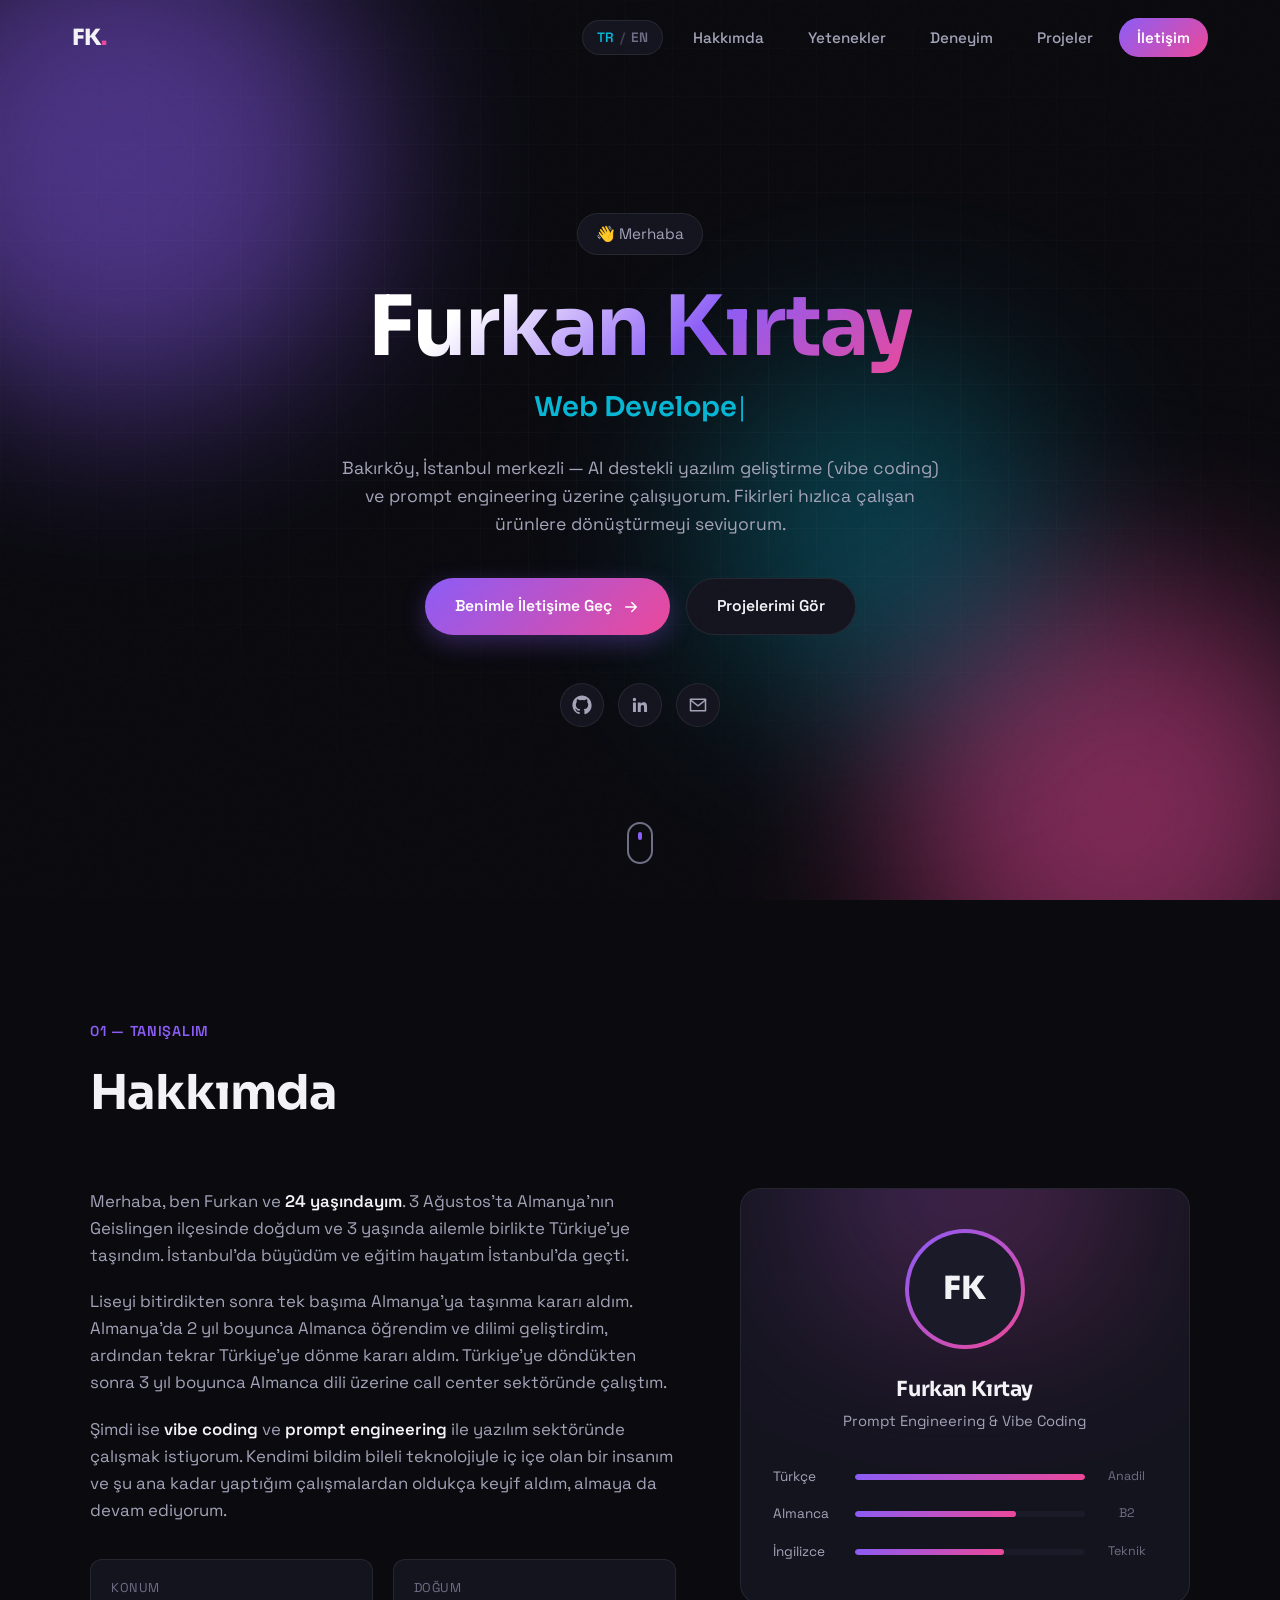
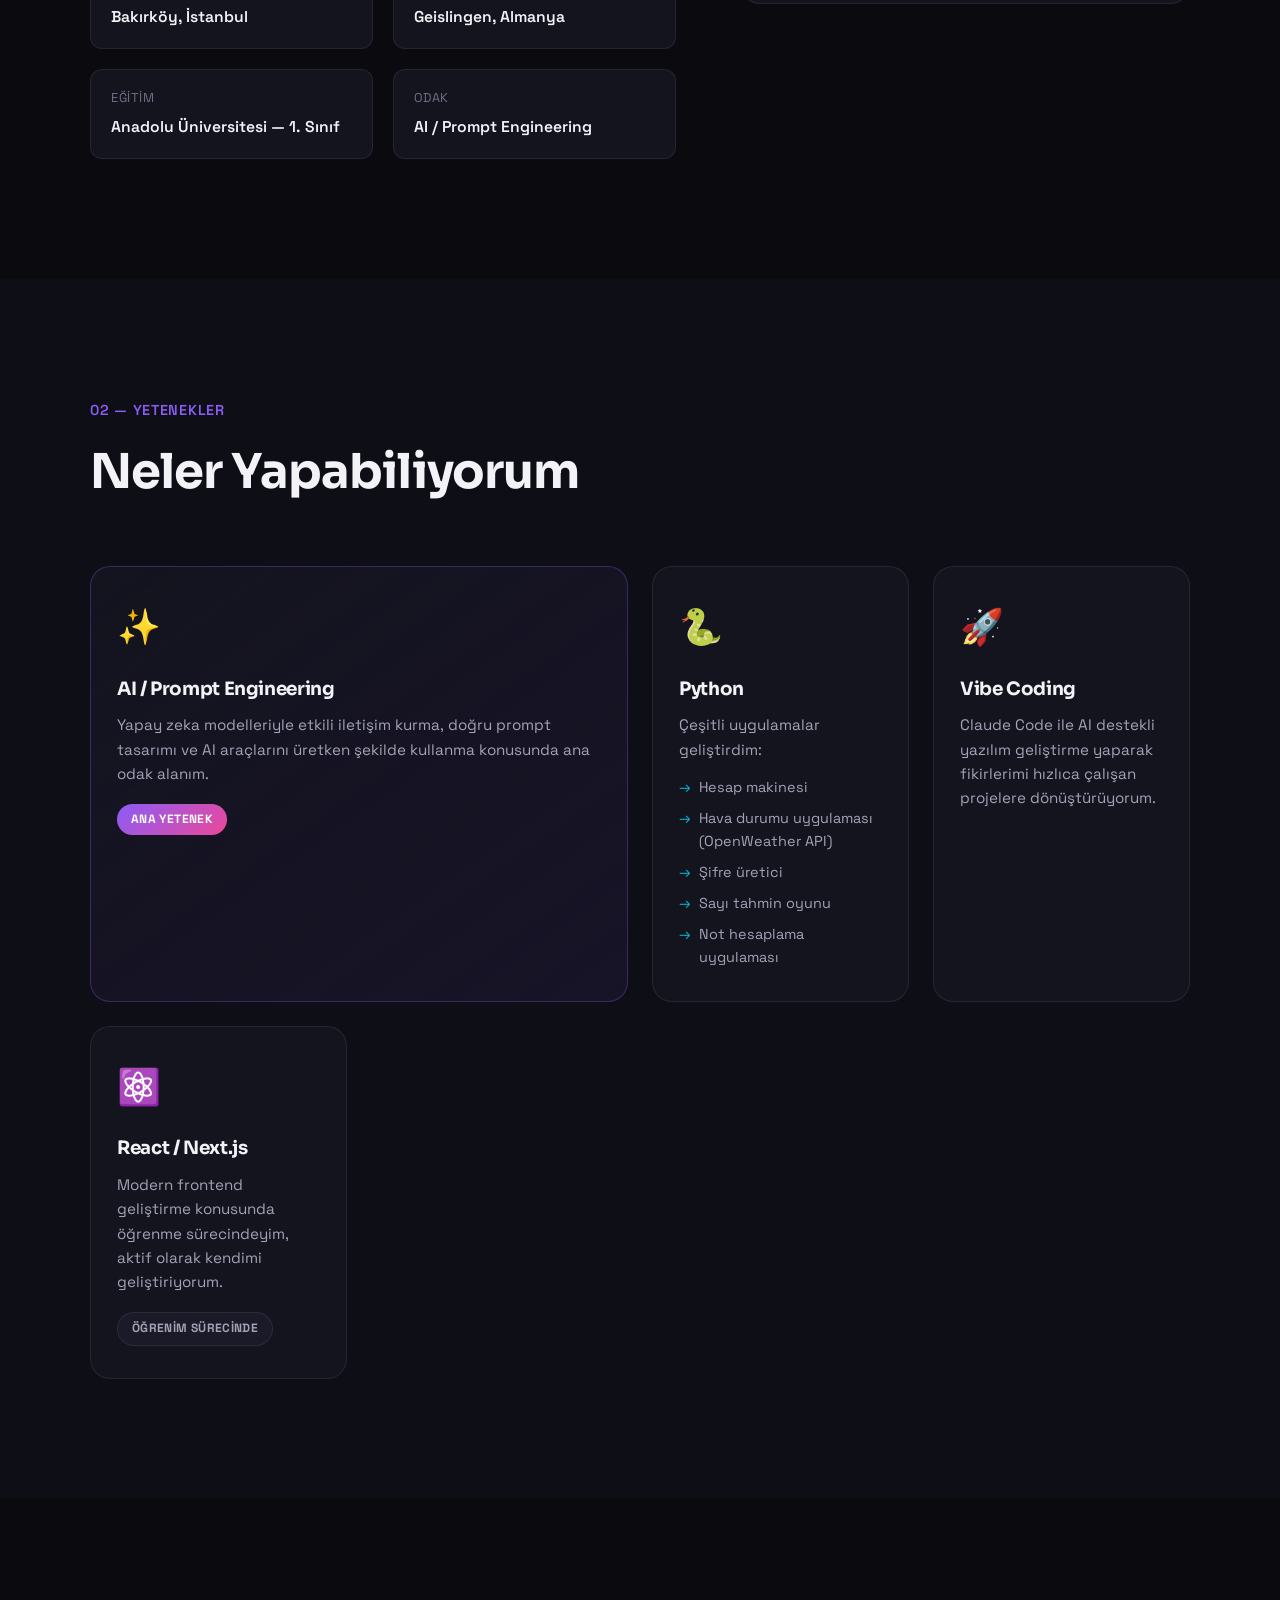
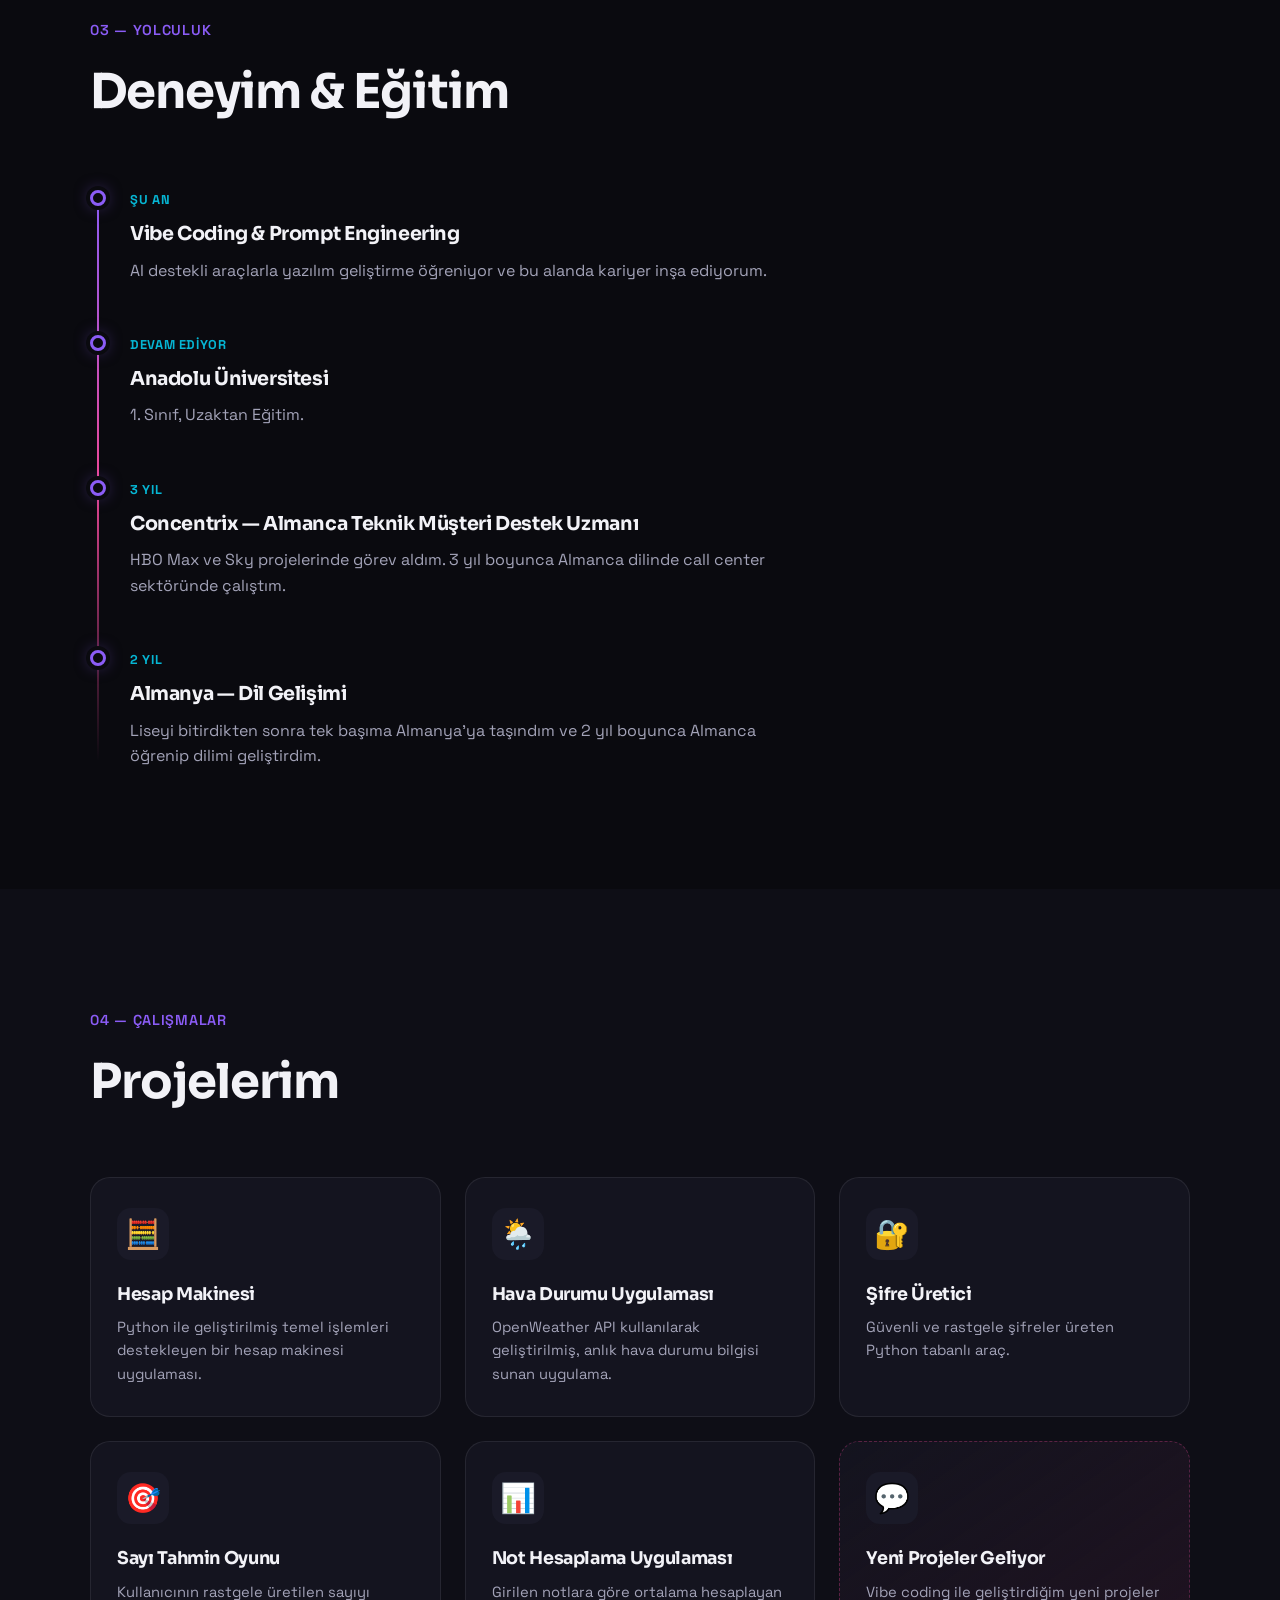
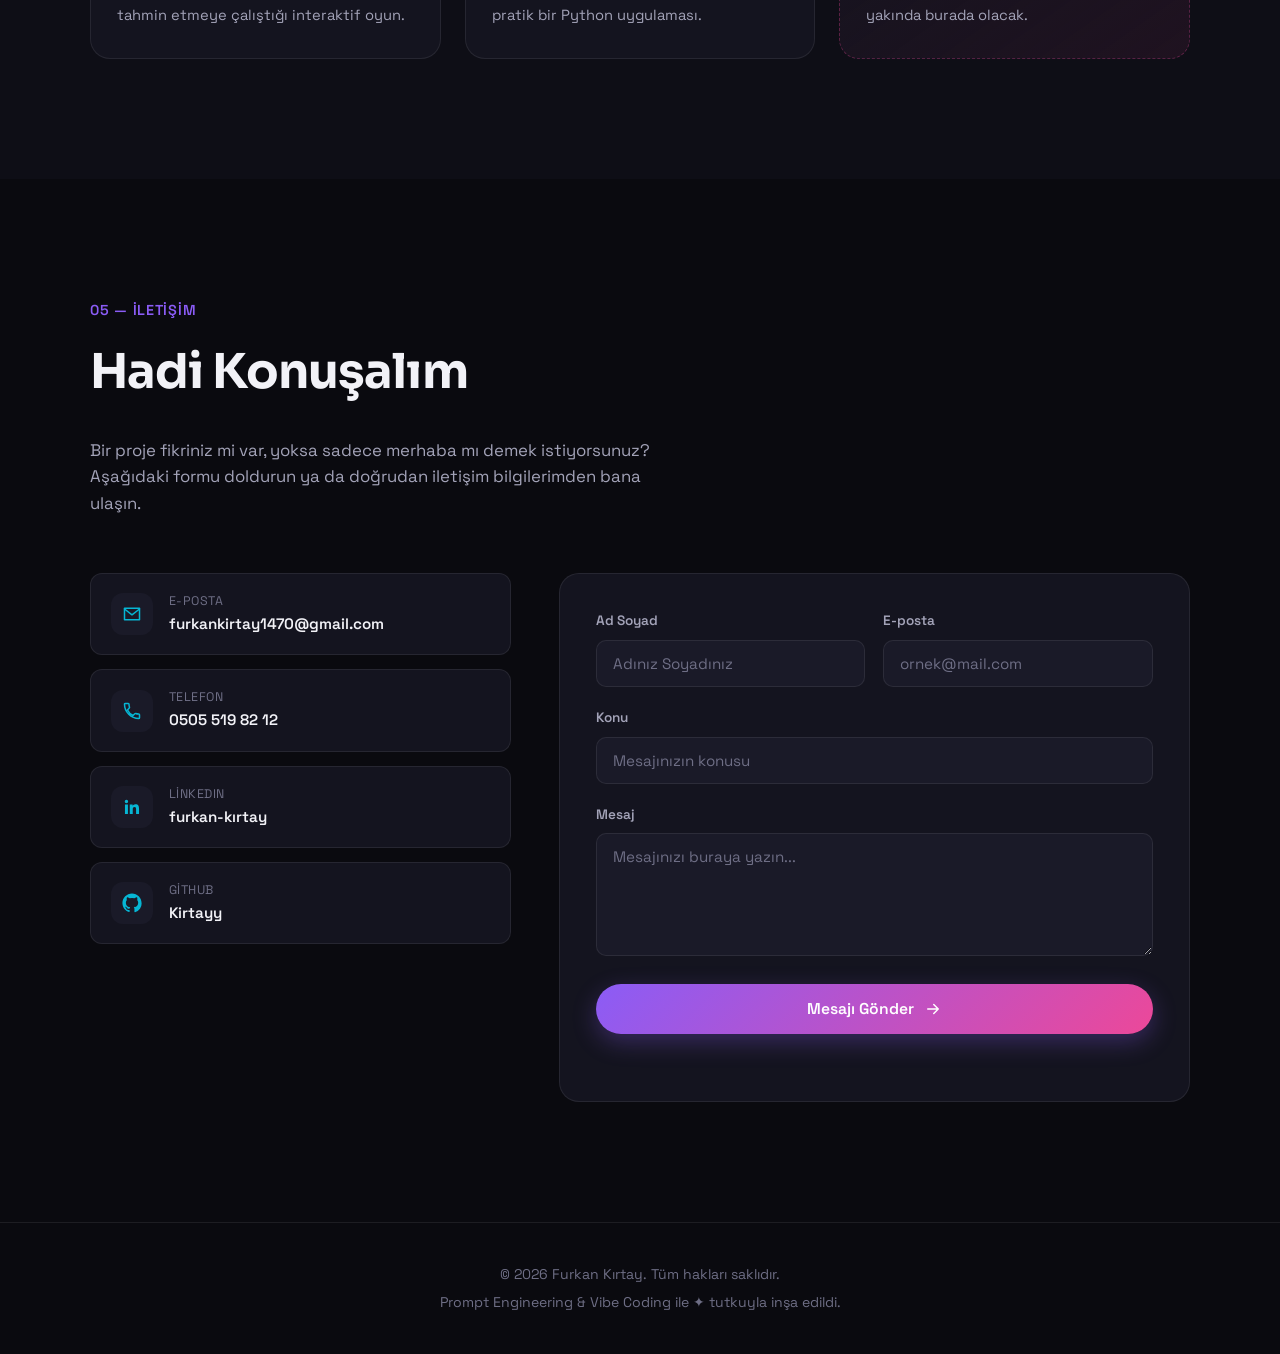
==== index.html @ d0b79b8a "Move portfolio site files back to repo root GitHub Pages serves this repo from the root of main, so " ====
<!DOCTYPE html>
<html lang="tr">
<head>
<meta charset="UTF-8">
<meta name="viewport" content="width=device-width, initial-scale=1.0">
<title>Furkan Kırtay Portfolyo</title>
<meta name="description" content="Furkan Kırtay - Prompt Engineering ve Vibe Coding ile yazılım geliştirme. Python projeleri, AI destekli geliştirme ve daha fazlası.">
<link rel="icon" href="data:image/svg+xml,<svg xmlns=%22http://www.w3.org/2000/svg%22 viewBox=%220 0 100 100%22><text y=%22.9em%22 font-size=%2290%22>💠</text></svg>">
<link rel="preconnect" href="https://fonts.googleapis.com">
<link rel="preconnect" href="https://fonts.gstatic.com" crossorigin>
<link href="https://fonts.googleapis.com/css2?family=Space+Grotesk:wght@400;500;600;700&family=Sora:wght@300;400;500;600;700;800&display=swap" rel="stylesheet">
<link rel="stylesheet" href="style.css">
</head>
<body>

<div class="noise-overlay"></div>

<!-- NAV -->
<nav id="navbar">
  <div class="nav-inner">
    <a href="#hero" class="nav-logo">FK<span class="dot">.</span></a>

    <div class="nav-right">
      <button class="lang-switch" id="langSwitch" aria-label="Dili değiştir / Switch language">
        <span class="lang-option" data-lang="tr">TR</span>
        <span class="lang-sep">/</span>
        <span class="lang-option" data-lang="en">EN</span>
      </button>

      <button class="nav-toggle" id="navToggle" aria-label="Menüyü aç/kapat" aria-expanded="false" aria-controls="navLinks">
        <span></span><span></span><span></span>
      </button>

      <ul class="nav-links" id="navLinks">
        <li><a href="#about" class="nav-link" data-i18n="nav.about">Hakkımda</a></li>
        <li><a href="#skills" class="nav-link" data-i18n="nav.skills">Yetenekler</a></li>
        <li><a href="#experience" class="nav-link" data-i18n="nav.experience">Deneyim</a></li>
        <li><a href="#projects" class="nav-link" data-i18n="nav.projects">Projeler</a></li>
        <li><a href="#contact" class="nav-link nav-cta" data-i18n="nav.contact">İletişim</a></li>
      </ul>
    </div>
  </div>
</nav>

<!-- HERO -->
<header id="hero">
  <div class="hero-bg">
    <div class="blob blob-1"></div>
    <div class="blob blob-2"></div>
    <div class="blob blob-3"></div>
    <div class="grid-overlay"></div>
  </div>

  <div class="hero-content">
    <p class="hero-eyebrow reveal" data-i18n="hero.eyebrow">👋 Merhaba</p>
    <h1 class="hero-title reveal">
      <span class="hero-name">Furkan Kırtay</span>
    </h1>
    <div class="hero-role reveal">
      <span class="typewriter" id="typewriter"></span><span class="cursor-blink">|</span>
    </div>
    <p class="hero-desc reveal" data-i18n="hero.desc">
      Bakırköy, İstanbul merkezli — AI destekli yazılım geliştirme (vibe coding) ve
      prompt engineering üzerine çalışıyorum. Fikirleri hızlıca çalışan ürünlere dönüştürmeyi seviyorum.
    </p>
    <div class="hero-actions reveal">
      <a href="#contact" class="btn btn-primary">
        <span data-i18n="hero.btnContact">Benimle İletişime Geç</span>
        <svg aria-hidden="true" width="18" height="18" viewBox="0 0 24 24" fill="none"><path d="M5 12h14M13 6l6 6-6 6" stroke="currentColor" stroke-width="2" stroke-linecap="round" stroke-linejoin="round"/></svg>
      </a>
      <a href="#projects" class="btn btn-ghost" data-i18n="hero.btnProjects">Projelerimi Gör</a>
    </div>
    <div class="hero-socials reveal">
      <a href="https://github.com/Kirtayy" target="_blank" rel="noopener noreferrer" aria-label="GitHub">
        <svg aria-hidden="true" width="20" height="20" viewBox="0 0 24 24" fill="currentColor"><path d="M12 .5C5.65.5.5 5.65.5 12c0 5.08 3.29 9.39 7.86 10.91.57.1.78-.25.78-.55 0-.27-.01-1.16-.02-2.11-3.2.7-3.88-1.36-3.88-1.36-.52-1.34-1.28-1.7-1.28-1.7-1.05-.72.08-.7.08-.7 1.16.08 1.77 1.19 1.77 1.19 1.03 1.77 2.7 1.26 3.36.96.1-.75.4-1.26.73-1.55-2.55-.29-5.24-1.28-5.24-5.69 0-1.26.45-2.29 1.19-3.09-.12-.29-.52-1.46.11-3.05 0 0 .97-.31 3.18 1.18a11.1 11.1 0 0 1 5.79 0c2.2-1.49 3.17-1.18 3.17-1.18.64 1.59.24 2.76.12 3.05.74.8 1.18 1.83 1.18 3.09 0 4.42-2.69 5.4-5.25 5.68.41.36.78 1.07.78 2.15 0 1.55-.01 2.8-.01 3.18 0 .3.2.66.79.55A10.52 10.52 0 0 0 23.5 12c0-6.35-5.15-11.5-11.5-11.5Z"/></svg>
      </a>
      <a href="https://www.linkedin.com/in/furkan-k%C4%B1rtay-741a04303/" target="_blank" rel="noopener noreferrer" aria-label="LinkedIn">
        <svg aria-hidden="true" width="20" height="20" viewBox="0 0 24 24" fill="currentColor"><path d="M20.45 20.45h-3.56v-5.57c0-1.33-.02-3.03-1.85-3.03-1.86 0-2.14 1.45-2.14 2.94v5.66H9.34V9h3.41v1.56h.05c.48-.9 1.64-1.85 3.38-1.85 3.6 0 4.27 2.37 4.27 5.46v6.28ZM5.34 7.43a2.07 2.07 0 1 1 0-4.14 2.07 2.07 0 0 1 0 4.14ZM7.12 20.45H3.56V9h3.56v11.45Z"/></svg>
      </a>
      <a href="mailto:furkankirtay1470@gmail.com" aria-label="E-posta">
        <svg aria-hidden="true" width="20" height="20" viewBox="0 0 24 24" fill="none"><path d="M3 5h18v14H3V5Z" stroke="currentColor" stroke-width="1.8" stroke-linejoin="round"/><path d="m3 6 9 7 9-7" stroke="currentColor" stroke-width="1.8" stroke-linecap="round" stroke-linejoin="round"/></svg>
      </a>
    </div>
  </div>

  <a href="#about" class="scroll-indicator" aria-label="Aşağı kaydır">
    <span></span>
  </a>
</header>

<main>

  <!-- ABOUT -->
  <section id="about" class="section">
    <div class="section-inner">
      <p class="section-tag reveal" data-i18n="about.tag">01 — Tanışalım</p>
      <h2 class="section-title reveal" data-i18n="about.title">Hakkımda</h2>

      <div class="about-grid">
        <div class="about-text reveal">
          <p data-i18n="about.p1" data-i18n-html="true">
            Merhaba, ben Furkan ve <strong>24 yaşındayım</strong>. 3 Ağustos'ta Almanya'nın Geislingen
            ilçesinde doğdum ve 3 yaşında ailemle birlikte Türkiye'ye taşındım. İstanbul'da büyüdüm
            ve eğitim hayatım İstanbul'da geçti.
          </p>
          <p data-i18n="about.p2">
            Liseyi bitirdikten sonra tek başıma Almanya'ya taşınma kararı aldım. Almanya'da 2 yıl boyunca
            Almanca öğrendim ve dilimi geliştirdim, ardından tekrar Türkiye'ye dönme kararı aldım.
            Türkiye'ye döndükten sonra 3 yıl boyunca Almanca dili üzerine call center sektöründe çalıştım.
          </p>
          <p data-i18n="about.p3" data-i18n-html="true">
            Şimdi ise <strong>vibe coding</strong> ve <strong>prompt engineering</strong> ile yazılım
            sektöründe çalışmak istiyorum. Kendimi bildim bileli teknolojiyle iç içe olan bir insanım
            ve şu ana kadar yaptığım çalışmalardan oldukça keyif aldım, almaya da devam ediyorum.
          </p>

          <div class="about-facts">
            <div class="fact">
              <span class="fact-label" data-i18n="about.fact.location">Konum</span>
              <span class="fact-value">Bakırköy, İstanbul</span>
            </div>
            <div class="fact">
              <span class="fact-label" data-i18n="about.fact.born">Doğum</span>
              <span class="fact-value" data-i18n="about.fact.born.value">Geislingen, Almanya</span>
            </div>
            <div class="fact">
              <span class="fact-label" data-i18n="about.fact.education">Eğitim</span>
              <span class="fact-value" data-i18n="about.fact.education.value">Anadolu Üniversitesi — 1. Sınıf</span>
            </div>
            <div class="fact">
              <span class="fact-label" data-i18n="about.fact.focus">Odak</span>
              <span class="fact-value">AI / Prompt Engineering</span>
            </div>
          </div>
        </div>

        <div class="about-card reveal">
          <div class="card-glow"></div>
          <div class="avatar-ring">
            <div class="avatar-inner">FK</div>
          </div>
          <h3>Furkan Kırtay</h3>
          <p class="card-role">Prompt Engineering &amp; Vibe Coding</p>
          <div class="lang-bars">
            <div class="lang-row">
              <span data-i18n="about.lang.tr">Türkçe</span>
              <div class="bar"><div class="bar-fill" style="--pct:100%"></div></div>
              <span class="lang-level" data-i18n="about.lang.tr.level">Anadil</span>
            </div>
            <div class="lang-row">
              <span data-i18n="about.lang.de">Almanca</span>
              <div class="bar"><div class="bar-fill" style="--pct:70%"></div></div>
              <span class="lang-level">B2</span>
            </div>
            <div class="lang-row">
              <span data-i18n="about.lang.en">İngilizce</span>
              <div class="bar"><div class="bar-fill" style="--pct:65%"></div></div>
              <span class="lang-level" data-i18n="about.lang.en.level">Teknik</span>
            </div>
          </div>
        </div>
      </div>
    </div>
  </section>

  <!-- SKILLS -->
  <section id="skills" class="section section-alt">
    <div class="section-inner">
      <p class="section-tag reveal" data-i18n="skills.tag">02 — Yetenekler</p>
      <h2 class="section-title reveal" data-i18n="skills.title">Neler Yapabiliyorum</h2>

      <div class="skills-grid">
        <div class="skill-card reveal featured">
          <div class="skill-icon">✨</div>
          <h3>AI / Prompt Engineering</h3>
          <p data-i18n="skills.ai.desc">Yapay zeka modelleriyle etkili iletişim kurma, doğru prompt tasarımı ve AI araçlarını
             üretken şekilde kullanma konusunda ana odak alanım.</p>
          <span class="skill-badge" data-i18n="skills.ai.badge">Ana Yetenek</span>
        </div>

        <div class="skill-card reveal">
          <div class="skill-icon">🐍</div>
          <h3>Python</h3>
          <p data-i18n="skills.python.intro">Çeşitli uygulamalar geliştirdim:</p>
          <ul class="skill-list">
            <li data-i18n="skills.python.li1">Hesap makinesi</li>
            <li data-i18n="skills.python.li2">Hava durumu uygulaması (OpenWeather API)</li>
            <li data-i18n="skills.python.li3">Şifre üretici</li>
            <li data-i18n="skills.python.li4">Sayı tahmin oyunu</li>
            <li data-i18n="skills.python.li5">Not hesaplama uygulaması</li>
          </ul>
        </div>

        <div class="skill-card reveal">
          <div class="skill-icon">🚀</div>
          <h3>Vibe Coding</h3>
          <p data-i18n="skills.vibe.desc">Claude Code ile AI destekli yazılım geliştirme yaparak fikirlerimi hızlıca
             çalışan projelere dönüştürüyorum.</p>
        </div>

        <div class="skill-card reveal">
          <div class="skill-icon">⚛️</div>
          <h3>React / Next.js</h3>
          <p data-i18n="skills.react.desc">Modern frontend geliştirme konusunda öğrenme sürecindeyim, aktif olarak
             kendimi geliştiriyorum.</p>
          <span class="skill-badge skill-badge-alt" data-i18n="skills.react.badge">Öğrenim Sürecinde</span>
        </div>
      </div>
    </div>
  </section>

  <!-- EXPERIENCE -->
  <section id="experience" class="section">
    <div class="section-inner">
      <p class="section-tag reveal" data-i18n="experience.tag">03 — Yolculuk</p>
      <h2 class="section-title reveal" data-i18n="experience.title">Deneyim &amp; Eğitim</h2>

      <div class="timeline">
        <div class="timeline-item reveal">
          <div class="timeline-dot"></div>
          <div class="timeline-content">
            <span class="timeline-date" data-i18n="exp.item1.date">Şu an</span>
            <h3 data-i18n="exp.item1.title">Vibe Coding &amp; Prompt Engineering</h3>
            <p data-i18n="exp.item1.desc">AI destekli araçlarla yazılım geliştirme öğreniyor ve bu alanda kariyer inşa ediyorum.</p>
          </div>
        </div>

        <div class="timeline-item reveal">
          <div class="timeline-dot"></div>
          <div class="timeline-content">
            <span class="timeline-date" data-i18n="exp.item2.date">Devam ediyor</span>
            <h3>Anadolu Üniversitesi</h3>
            <p data-i18n="exp.item2.desc">1. Sınıf, Uzaktan Eğitim.</p>
          </div>
        </div>

        <div class="timeline-item reveal">
          <div class="timeline-dot"></div>
          <div class="timeline-content">
            <span class="timeline-date" data-i18n="exp.item3.date">3 Yıl</span>
            <h3 data-i18n="exp.item3.title">Concentrix — Almanca Teknik Müşteri Destek Uzmanı</h3>
            <p data-i18n="exp.item3.desc">HBO Max ve Sky projelerinde görev aldım. 3 yıl boyunca Almanca dilinde call center
               sektöründe çalıştım.</p>
          </div>
        </div>

        <div class="timeline-item reveal">
          <div class="timeline-dot"></div>
          <div class="timeline-content">
            <span class="timeline-date" data-i18n="exp.item4.date">2 Yıl</span>
            <h3 data-i18n="exp.item4.title">Almanya — Dil Gelişimi</h3>
            <p data-i18n="exp.item4.desc">Liseyi bitirdikten sonra tek başıma Almanya'ya taşındım ve 2 yıl boyunca
               Almanca öğrenip dilimi geliştirdim.</p>
          </div>
        </div>
      </div>
    </div>
  </section>

  <!-- PROJECTS -->
  <section id="projects" class="section section-alt">
    <div class="section-inner">
      <p class="section-tag reveal" data-i18n="projects.tag">04 — Çalışmalar</p>
      <h2 class="section-title reveal" data-i18n="projects.title">Projelerim</h2>

      <div class="projects-grid">
        <div class="project-card reveal">
          <div class="project-icon">🧮</div>
          <h3 data-i18n="proj1.title">Hesap Makinesi</h3>
          <p data-i18n="proj1.desc">Python ile geliştirilmiş temel işlemleri destekleyen bir hesap makinesi uygulaması.</p>
        </div>
        <div class="project-card reveal">
          <div class="project-icon">🌦️</div>
          <h3 data-i18n="proj2.title">Hava Durumu Uygulaması</h3>
          <p data-i18n="proj2.desc">OpenWeather API kullanılarak geliştirilmiş, anlık hava durumu bilgisi sunan uygulama.</p>
        </div>
        <div class="project-card reveal">
          <div class="project-icon">🔐</div>
          <h3 data-i18n="proj3.title">Şifre Üretici</h3>
          <p data-i18n="proj3.desc">Güvenli ve rastgele şifreler üreten Python tabanlı araç.</p>
        </div>
        <div class="project-card reveal">
          <div class="project-icon">🎯</div>
          <h3 data-i18n="proj4.title">Sayı Tahmin Oyunu</h3>
          <p data-i18n="proj4.desc">Kullanıcının rastgele üretilen sayıyı tahmin etmeye çalıştığı interaktif oyun.</p>
        </div>
        <div class="project-card reveal">
          <div class="project-icon">📊</div>
          <h3 data-i18n="proj5.title">Not Hesaplama Uygulaması</h3>
          <p data-i18n="proj5.desc">Girilen notlara göre ortalama hesaplayan pratik bir Python uygulaması.</p>
        </div>
        <div class="project-card reveal project-card-cta">
          <div class="project-icon">💬</div>
          <h3 data-i18n="proj6.title">Yeni Projeler Geliyor</h3>
          <p data-i18n="proj6.desc">Vibe coding ile geliştirdiğim yeni projeler yakında burada olacak.</p>
        </div>
      </div>
    </div>
  </section>

  <!-- CONTACT -->
  <section id="contact" class="section">
    <div class="section-inner">
      <p class="section-tag reveal" data-i18n="contact.tag">05 — İletişim</p>
      <h2 class="section-title reveal" data-i18n="contact.title">Hadi Konuşalım</h2>
      <p class="contact-lead reveal" data-i18n="contact.lead">
        Bir proje fikriniz mi var, yoksa sadece merhaba mı demek istiyorsunuz? Aşağıdaki formu
        doldurun ya da doğrudan iletişim bilgilerimden bana ulaşın.
      </p>

      <div class="contact-grid">
        <div class="contact-info reveal">
          <a class="contact-item" href="mailto:furkankirtay1470@gmail.com">
            <div class="contact-item-icon">
              <svg aria-hidden="true" width="20" height="20" viewBox="0 0 24 24" fill="none"><path d="M3 5h18v14H3V5Z" stroke="currentColor" stroke-width="1.8" stroke-linejoin="round"/><path d="m3 6 9 7 9-7" stroke="currentColor" stroke-width="1.8" stroke-linecap="round" stroke-linejoin="round"/></svg>
            </div>
            <div>
              <span class="contact-item-label" data-i18n="contact.item.email">E-posta</span>
              <span class="contact-item-value">furkankirtay1470@gmail.com</span>
            </div>
          </a>
          <a class="contact-item" href="tel:+905055198212">
            <div class="contact-item-icon">
              <svg aria-hidden="true" width="20" height="20" viewBox="0 0 24 24" fill="none"><path d="M6.6 10.8c1.4 2.8 3.8 5.2 6.6 6.6l2.2-2.2c.3-.3.7-.4 1-.2 1.1.4 2.3.6 3.6.6.6 0 1 .4 1 1V20c0 .6-.4 1-1 1C10.9 21 3 13.1 3 3.9c0-.6.4-1 1-1h3.4c.6 0 1 .4 1 1 0 1.2.2 2.4.6 3.6.1.3 0 .7-.3 1L6.6 10.8Z" stroke="currentColor" stroke-width="1.8" stroke-linejoin="round"/></svg>
            </div>
            <div>
              <span class="contact-item-label" data-i18n="contact.item.phone">Telefon</span>
              <span class="contact-item-value">0505 519 82 12</span>
            </div>
          </a>
          <a class="contact-item" href="https://www.linkedin.com/in/furkan-k%C4%B1rtay-741a04303/" target="_blank" rel="noopener noreferrer">
            <div class="contact-item-icon">
              <svg aria-hidden="true" width="20" height="20" viewBox="0 0 24 24" fill="currentColor"><path d="M20.45 20.45h-3.56v-5.57c0-1.33-.02-3.03-1.85-3.03-1.86 0-2.14 1.45-2.14 2.94v5.66H9.34V9h3.41v1.56h.05c.48-.9 1.64-1.85 3.38-1.85 3.6 0 4.27 2.37 4.27 5.46v6.28ZM5.34 7.43a2.07 2.07 0 1 1 0-4.14 2.07 2.07 0 0 1 0 4.14ZM7.12 20.45H3.56V9h3.56v11.45Z"/></svg>
            </div>
            <div>
              <span class="contact-item-label">LinkedIn</span>
              <span class="contact-item-value">furkan-kırtay</span>
            </div>
          </a>
          <a class="contact-item" href="https://github.com/Kirtayy" target="_blank" rel="noopener noreferrer">
            <div class="contact-item-icon">
              <svg aria-hidden="true" width="20" height="20" viewBox="0 0 24 24" fill="currentColor"><path d="M12 .5C5.65.5.5 5.65.5 12c0 5.08 3.29 9.39 7.86 10.91.57.1.78-.25.78-.55 0-.27-.01-1.16-.02-2.11-3.2.7-3.88-1.36-3.88-1.36-.52-1.34-1.28-1.7-1.28-1.7-1.05-.72.08-.7.08-.7 1.16.08 1.77 1.19 1.77 1.19 1.03 1.77 2.7 1.26 3.36.96.1-.75.4-1.26.73-1.55-2.55-.29-5.24-1.28-5.24-5.69 0-1.26.45-2.29 1.19-3.09-.12-.29-.52-1.46.11-3.05 0 0 .97-.31 3.18 1.18a11.1 11.1 0 0 1 5.79 0c2.2-1.49 3.17-1.18 3.17-1.18.64 1.59.24 2.76.12 3.05.74.8 1.18 1.83 1.18 3.09 0 4.42-2.69 5.4-5.25 5.68.41.36.78 1.07.78 2.15 0 1.55-.01 2.8-.01 3.18 0 .3.2.66.79.55A10.52 10.52 0 0 0 23.5 12c0-6.35-5.15-11.5-11.5-11.5Z"/></svg>
            </div>
            <div>
              <span class="contact-item-label">GitHub</span>
              <span class="contact-item-value">Kirtayy</span>
            </div>
          </a>
        </div>

        <form class="contact-form reveal" id="contactForm" action="https://formspree.io/f/yourFormId" method="POST">
          <div class="form-row">
            <div class="form-group">
              <label for="name" data-i18n="form.name.label">Ad Soyad</label>
              <input type="text" id="name" name="name" required data-i18n-placeholder="form.name.placeholder" placeholder="Adınız Soyadınız">
            </div>
            <div class="form-group">
              <label for="email" data-i18n="form.email.label">E-posta</label>
              <input type="email" id="email" name="email" required placeholder="ornek@mail.com">
            </div>
          </div>
          <div class="form-group">
            <label for="subject" data-i18n="form.subject.label">Konu</label>
            <input type="text" id="subject" name="subject" required data-i18n-placeholder="form.subject.placeholder" placeholder="Mesajınızın konusu">
          </div>
          <div class="form-group">
            <label for="message" data-i18n="form.message.label">Mesaj</label>
            <textarea id="message" name="message" rows="5" required data-i18n-placeholder="form.message.placeholder" placeholder="Mesajınızı buraya yazın..."></textarea>
          </div>
          <button type="submit" class="btn btn-primary btn-full">
            <span id="submitText" data-i18n="form.submit">Mesajı Gönder</span>
            <svg aria-hidden="true" width="18" height="18" viewBox="0 0 24 24" fill="none"><path d="M5 12h14M13 6l6 6-6 6" stroke="currentColor" stroke-width="2" stroke-linecap="round" stroke-linejoin="round"/></svg>
          </button>
          <p class="form-note" id="formNote" aria-live="polite"></p>
        </form>
      </div>
    </div>
  </section>

</main>

<footer>
  <div class="footer-inner">
    <p><span>©</span> <span id="year"></span> Furkan Kırtay. <span data-i18n="footer.rights">Tüm hakları saklıdır.</span></p>
    <p class="footer-made" data-i18n="footer.made">Prompt Engineering &amp; Vibe Coding ile ✦ tutkuyla inşa edildi.</p>
  </div>
</footer>

<script src="script.js"></script>
</body>
</html>
---- style.css ----
/* ========== ROOT / RESET ========== */
:root {
  --bg: #0a0a0f;
  --bg-alt: #0e0e16;
  --surface: #14141f;
  --surface-2: #1a1a28;
  --border: rgba(255,255,255,0.08);
  --text: #f2f2f7;
  --text-dim: #a3a3b8;
  --text-dimmer: #6e6e85;
  --accent: #8b5cf6;
  --accent-2: #ec4899;
  --accent-3: #06b6d4;
  --gradient: linear-gradient(135deg, var(--accent) 0%, var(--accent-2) 100%);
  --gradient-2: linear-gradient(135deg, var(--accent-3) 0%, var(--accent) 100%);
  --font-display: 'Sora', sans-serif;
  --font-body: 'Space Grotesk', sans-serif;
  --radius: 20px;
  --radius-sm: 12px;
  --shadow-glow: 0 0 60px rgba(139, 92, 246, 0.15);
}

* { margin: 0; padding: 0; box-sizing: border-box; }

html { scroll-behavior: smooth; }

body {
  background: var(--bg);
  color: var(--text);
  font-family: var(--font-body);
  overflow-x: hidden;
  line-height: 1.6;
  -webkit-font-smoothing: antialiased;
}

h1, h2, h3, h4 { font-family: var(--font-display); font-weight: 700; letter-spacing: -0.02em; }

a { text-decoration: none; color: inherit; }
ul { list-style: none; }
button { font-family: inherit; cursor: pointer; border: none; background: none; }
img { max-width: 100%; display: block; }

::selection { background: var(--accent); color: #fff; }

/* scrollbar */
::-webkit-scrollbar { width: 10px; }
::-webkit-scrollbar-track { background: var(--bg); }
::-webkit-scrollbar-thumb { background: var(--surface-2); border-radius: 10px; }
::-webkit-scrollbar-thumb:hover { background: var(--accent); }

/* noise overlay */
.noise-overlay {
  position: fixed; inset: 0; pointer-events: none; z-index: 9999;
  opacity: 0.025; mix-blend-mode: overlay;
  background-image: url("data:image/svg+xml,%3Csvg viewBox='0 0 200 200' xmlns='http://www.w3.org/2000/svg'%3E%3Cfilter id='n'%3E%3CfeTurbulence type='fractalNoise' baseFrequency='0.9' numOctaves='2' stitchTiles='stitch'/%3E%3C/filter%3E%3Crect width='100%25' height='100%25' filter='url(%23n)'/%3E%3C/svg%3E");
}

/* ========== REVEAL ANIMATION ========== */
.reveal {
  opacity: 0;
  transform: translateY(30px);
  transition: opacity 0.8s cubic-bezier(0.16, 1, 0.3, 1), transform 0.8s cubic-bezier(0.16, 1, 0.3, 1);
}
.reveal.in-view { opacity: 1; transform: translateY(0); }

/* ========== NAVBAR ========== */
#navbar {
  position: fixed; top: 0; left: 0; right: 0; z-index: 1000;
  padding: 20px 0;
  transition: all 0.3s ease;
}
#navbar.scrolled {
  background: rgba(10, 10, 15, 0.75);
  backdrop-filter: blur(16px) saturate(150%);
  -webkit-backdrop-filter: blur(16px) saturate(150%);
  border-bottom: 1px solid var(--border);
  padding: 14px 0;
}
.nav-inner {
  max-width: 1200px; margin: 0 auto; padding: 0 32px;
  display: flex; align-items: center; justify-content: space-between;
}
.nav-logo {
  font-family: var(--font-display); font-weight: 800; font-size: 1.4rem;
  letter-spacing: -0.03em;
}
.nav-logo .dot { color: var(--accent-2); }
.nav-right { display: flex; align-items: center; gap: 12px; }

.lang-switch {
  display: flex; align-items: center; gap: 6px;
  padding: 8px 14px; border-radius: 100px;
  background: var(--surface); border: 1px solid var(--border);
  font-size: 0.85rem; font-weight: 600; color: var(--text-dimmer);
  transition: all 0.25s ease;
}
.lang-switch:hover { border-color: rgba(139,92,246,0.4); }
.lang-switch .lang-sep { color: var(--text-dimmer); opacity: 0.5; }
.lang-switch .lang-option { transition: color 0.25s ease; }
.lang-switch .lang-option.active { color: var(--text); }
.lang-switch.lang-en .lang-option[data-lang="en"] { color: var(--accent-3); }
.lang-switch.lang-tr .lang-option[data-lang="tr"] { color: var(--accent-3); }

.nav-links { display: flex; align-items: center; gap: 8px; }
.nav-link {
  padding: 10px 18px; border-radius: 100px; font-size: 0.95rem; font-weight: 500;
  color: var(--text-dim); transition: all 0.25s ease; position: relative;
}
.nav-link:hover { color: var(--text); background: rgba(255,255,255,0.05); }
.nav-link.active { color: var(--text); background: rgba(255,255,255,0.06); }
.nav-cta {
  background: var(--gradient); color: #fff !important; font-weight: 600;
}
.nav-cta:hover { background: var(--gradient); opacity: 0.9; transform: translateY(-1px); box-shadow: 0 8px 20px rgba(139,92,246,0.35); }

.nav-toggle {
  display: none; flex-direction: column; gap: 5px; padding: 8px; z-index: 1001;
}
.nav-toggle span {
  width: 24px; height: 2px; background: var(--text); border-radius: 2px; transition: all 0.3s ease;
}
.nav-toggle.active span:nth-child(1) { transform: translateY(7px) rotate(45deg); }
.nav-toggle.active span:nth-child(2) { opacity: 0; }
.nav-toggle.active span:nth-child(3) { transform: translateY(-7px) rotate(-45deg); }

/* ========== HERO ========== */
#hero {
  position: relative; min-height: 100vh; display: flex; align-items: center; justify-content: center;
  padding: 120px 32px 80px; overflow: hidden;
}
.hero-bg { position: absolute; inset: 0; z-index: 0; }
.blob {
  position: absolute; border-radius: 50%; filter: blur(90px); opacity: 0.5;
  animation: float 18s ease-in-out infinite;
}
.blob-1 { width: 500px; height: 500px; background: var(--accent); top: -10%; left: -10%; }
.blob-2 { width: 450px; height: 450px; background: var(--accent-2); bottom: -15%; right: -5%; animation-delay: -6s; }
.blob-3 { width: 350px; height: 350px; background: var(--accent-3); top: 40%; left: 55%; animation-delay: -12s; opacity: 0.3; }

@keyframes float {
  0%, 100% { transform: translate(0, 0) scale(1); }
  33% { transform: translate(40px, -30px) scale(1.08); }
  66% { transform: translate(-30px, 40px) scale(0.95); }
}

.grid-overlay {
  position: absolute; inset: 0;
  background-image:
    linear-gradient(rgba(255,255,255,0.025) 1px, transparent 1px),
    linear-gradient(90deg, rgba(255,255,255,0.025) 1px, transparent 1px);
  background-size: 48px 48px;
  mask-image: radial-gradient(ellipse 80% 60% at 50% 40%, black 20%, transparent 100%);
}

.hero-content {
  position: relative; z-index: 2; max-width: 780px; text-align: center;
}
.hero-eyebrow {
  display: inline-block; font-size: 0.95rem; color: var(--text-dim);
  background: var(--surface); border: 1px solid var(--border);
  padding: 8px 18px; border-radius: 100px; margin-bottom: 28px;
}
.hero-title { font-size: clamp(2.8rem, 7vw, 5.2rem); line-height: 1.05; margin-bottom: 16px; }
.hero-name {
  background: linear-gradient(135deg, #fff 20%, var(--accent) 60%, var(--accent-2) 100%);
  -webkit-background-clip: text; background-clip: text; color: transparent;
}
.hero-role {
  font-family: var(--font-display); font-size: clamp(1.2rem, 3vw, 1.7rem);
  font-weight: 500; color: var(--text-dim); margin-bottom: 24px; min-height: 2.2rem;
}
.typewriter { color: var(--accent-3); font-weight: 600; }
.cursor-blink { animation: blink 1s step-end infinite; color: var(--accent-3); font-weight: 300; }
@keyframes blink { 50% { opacity: 0; } }

.hero-desc {
  font-size: 1.1rem; color: var(--text-dim); max-width: 600px; margin: 0 auto 40px;
}

.hero-actions { display: flex; gap: 16px; justify-content: center; flex-wrap: wrap; margin-bottom: 48px; }

.btn {
  display: inline-flex; align-items: center; gap: 10px;
  padding: 15px 30px; border-radius: 100px; font-weight: 600; font-size: 0.98rem;
  transition: all 0.3s cubic-bezier(0.16, 1, 0.3, 1);
}
.btn svg { transition: transform 0.3s ease; }
.btn:hover svg { transform: translateX(3px); }
.btn-primary {
  background: var(--gradient); color: #fff;
  box-shadow: 0 8px 24px rgba(139, 92, 246, 0.3);
}
.btn-primary:hover { transform: translateY(-3px); box-shadow: 0 12px 32px rgba(139, 92, 246, 0.45); }
.btn-ghost {
  background: var(--surface); color: var(--text); border: 1px solid var(--border);
}
.btn-ghost:hover { background: var(--surface-2); border-color: rgba(255,255,255,0.18); transform: translateY(-3px); }
.btn-full { width: 100%; justify-content: center; }

.hero-socials { display: flex; gap: 14px; justify-content: center; }
.hero-socials a {
  width: 44px; height: 44px; display: flex; align-items: center; justify-content: center;
  border-radius: 50%; background: var(--surface); border: 1px solid var(--border);
  color: var(--text-dim); transition: all 0.3s ease;
}
.hero-socials a:hover {
  color: #fff; background: var(--gradient); border-color: transparent; transform: translateY(-4px) rotate(6deg);
}

.scroll-indicator {
  position: absolute; bottom: 36px; left: 50%; transform: translateX(-50%);
  width: 26px; height: 42px; border: 2px solid var(--text-dimmer); border-radius: 100px;
  display: flex; align-items: flex-start; justify-content: center; padding-top: 8px; z-index: 2;
}
.scroll-indicator span {
  width: 4px; height: 8px; border-radius: 4px; background: var(--accent);
  animation: scrollDot 2s ease-in-out infinite;
}
@keyframes scrollDot {
  0% { opacity: 1; transform: translateY(0); }
  100% { opacity: 0; transform: translateY(14px); }
}

/* ========== SECTIONS ========== */
.section { padding: 120px 32px; position: relative; }
.section-alt { background: var(--bg-alt); }
.section-inner { max-width: 1100px; margin: 0 auto; }

.section-tag {
  font-size: 0.9rem; font-weight: 600; color: var(--accent);
  letter-spacing: 0.05em; text-transform: uppercase; margin-bottom: 12px;
}
.section-title {
  font-size: clamp(2rem, 4.5vw, 3rem); margin-bottom: 56px;
}

/* ========== ABOUT ========== */
.about-grid { display: grid; grid-template-columns: 1.3fr 1fr; gap: 64px; align-items: start; }
.about-text p { color: var(--text-dim); margin-bottom: 20px; font-size: 1.05rem; }
.about-text strong { color: var(--text); font-weight: 600; }

.about-facts {
  display: grid; grid-template-columns: 1fr 1fr; gap: 20px; margin-top: 36px;
}
.fact {
  background: var(--surface); border: 1px solid var(--border); border-radius: var(--radius-sm);
  padding: 18px 20px;
}
.fact-label { display: block; font-size: 0.8rem; color: var(--text-dimmer); margin-bottom: 6px; text-transform: uppercase; letter-spacing: 0.04em; }
.fact-value { display: block; font-weight: 600; font-size: 0.98rem; }

.about-card {
  position: relative; background: var(--surface); border: 1px solid var(--border);
  border-radius: var(--radius); padding: 40px 32px; text-align: center; overflow: hidden;
}
.card-glow {
  position: absolute; top: -40%; left: 50%; transform: translateX(-50%);
  width: 300px; height: 300px; background: var(--gradient); filter: blur(80px); opacity: 0.25;
}
.avatar-ring {
  position: relative; width: 120px; height: 120px; margin: 0 auto 24px;
  border-radius: 50%; padding: 4px; background: var(--gradient);
}
.avatar-inner {
  width: 100%; height: 100%; border-radius: 50%; background: var(--surface-2);
  display: flex; align-items: center; justify-content: center;
  font-family: var(--font-display); font-size: 2rem; font-weight: 800;
  color: var(--text);
}
.about-card h3 { font-size: 1.3rem; margin-bottom: 4px; position: relative; }
.card-role { color: var(--text-dim); font-size: 0.92rem; margin-bottom: 32px; position: relative; }

.lang-bars { display: flex; flex-direction: column; gap: 16px; position: relative; }
.lang-row { display: grid; grid-template-columns: 70px 1fr 60px; align-items: center; gap: 12px; font-size: 0.85rem; }
.lang-row span:first-child { text-align: left; color: var(--text-dim); }
.lang-level { color: var(--text-dimmer); font-size: 0.78rem; }
.bar { height: 6px; background: var(--surface-2); border-radius: 10px; overflow: hidden; }
.bar-fill {
  height: 100%; width: var(--pct); border-radius: 10px; background: var(--gradient);
  transform: scaleX(0); transform-origin: left; transition: transform 1.2s cubic-bezier(0.16,1,0.3,1);
}
.bar-fill.animate { transform: scaleX(1); }

/* ========== SKILLS ========== */
.skills-grid { display: grid; grid-template-columns: repeat(4, 1fr); gap: 24px; }
.skill-card {
  background: var(--surface); border: 1px solid var(--border); border-radius: var(--radius);
  padding: 32px 26px; transition: all 0.35s cubic-bezier(0.16,1,0.3,1); position: relative; overflow: hidden;
}
.skill-card:hover {
  transform: translateY(-8px); border-color: rgba(139,92,246,0.4);
  box-shadow: var(--shadow-glow);
}
.skill-card.featured {
  grid-column: span 2; grid-row: span 1;
  background: linear-gradient(145deg, var(--surface) 0%, rgba(139,92,246,0.08) 100%);
  border-color: rgba(139,92,246,0.3);
}
.skill-icon { font-size: 2.2rem; margin-bottom: 18px; }
.skill-card h3 { font-size: 1.15rem; margin-bottom: 10px; }
.skill-card p { color: var(--text-dim); font-size: 0.95rem; }
.skill-list { margin-top: 14px; display: flex; flex-direction: column; gap: 8px; }
.skill-list li {
  color: var(--text-dim); font-size: 0.9rem; padding-left: 20px; position: relative;
}
.skill-list li::before {
  content: '→'; position: absolute; left: 0; color: var(--accent-3);
}
.skill-badge {
  display: inline-block; margin-top: 18px; font-size: 0.75rem; font-weight: 700;
  padding: 6px 14px; border-radius: 100px; background: var(--gradient); color: #fff;
  text-transform: uppercase; letter-spacing: 0.03em;
}
.skill-badge-alt { background: var(--surface-2); color: var(--text-dim); border: 1px solid var(--border); }

/* ========== TIMELINE ========== */
.timeline { position: relative; padding-left: 40px; }
.timeline::before {
  content: ''; position: absolute; left: 7px; top: 8px; bottom: 8px; width: 2px;
  background: linear-gradient(var(--accent), var(--accent-2), transparent);
}
.timeline-item { position: relative; padding-bottom: 48px; }
.timeline-item:last-child { padding-bottom: 0; }
.timeline-dot {
  position: absolute; left: -40px; top: 4px; width: 16px; height: 16px; border-radius: 50%;
  background: var(--bg); border: 3px solid var(--accent); box-shadow: 0 0 0 4px var(--bg), 0 0 16px rgba(139,92,246,0.5);
}
.timeline-date {
  display: inline-block; font-size: 0.8rem; font-weight: 700; color: var(--accent-3);
  text-transform: uppercase; letter-spacing: 0.05em; margin-bottom: 8px;
}
.timeline-content h3 { font-size: 1.2rem; margin-bottom: 8px; }
.timeline-content p { color: var(--text-dim); max-width: 640px; }

/* ========== PROJECTS ========== */
.projects-grid { display: grid; grid-template-columns: repeat(3, 1fr); gap: 24px; }
.project-card {
  background: var(--surface); border: 1px solid var(--border); border-radius: var(--radius);
  padding: 30px 26px; transition: all 0.35s cubic-bezier(0.16,1,0.3,1);
}
.project-card:hover {
  transform: translateY(-6px) scale(1.01); border-color: rgba(236,72,153,0.35);
  box-shadow: 0 20px 40px rgba(0,0,0,0.35);
}
.project-icon {
  font-size: 1.8rem; width: 52px; height: 52px; display: flex; align-items: center; justify-content: center;
  background: var(--surface-2); border-radius: 14px; margin-bottom: 20px;
}
.project-card h3 { font-size: 1.1rem; margin-bottom: 8px; }
.project-card p { color: var(--text-dim); font-size: 0.92rem; }
.project-card-cta {
  background: linear-gradient(145deg, var(--surface) 0%, rgba(236,72,153,0.08) 100%);
  border-style: dashed; border-color: rgba(236,72,153,0.3);
}

/* ========== CONTACT ========== */
.contact-lead { color: var(--text-dim); font-size: 1.05rem; max-width: 560px; margin-top: -30px; margin-bottom: 56px; }
.contact-grid { display: grid; grid-template-columns: 0.8fr 1.2fr; gap: 48px; }

.contact-info { display: flex; flex-direction: column; gap: 14px; }
.contact-item {
  display: flex; align-items: center; gap: 16px;
  background: var(--surface); border: 1px solid var(--border); border-radius: var(--radius-sm);
  padding: 18px 20px; transition: all 0.3s ease;
}
.contact-item:hover { border-color: rgba(139,92,246,0.4); transform: translateX(4px); background: var(--surface-2); }
.contact-item-icon {
  width: 42px; height: 42px; flex-shrink: 0; display: flex; align-items: center; justify-content: center;
  background: var(--surface-2); border-radius: 12px; color: var(--accent-3);
}
.contact-item-label { display: block; font-size: 0.78rem; color: var(--text-dimmer); text-transform: uppercase; letter-spacing: 0.04em; }
.contact-item-value { display: block; font-weight: 600; font-size: 0.95rem; word-break: break-word; }

.contact-form {
  background: var(--surface); border: 1px solid var(--border); border-radius: var(--radius);
  padding: 36px;
}
.form-row { display: grid; grid-template-columns: 1fr 1fr; gap: 18px; }
.form-group { margin-bottom: 20px; }
.form-group label {
  display: block; font-size: 0.85rem; font-weight: 600; color: var(--text-dim); margin-bottom: 8px;
}
.form-group input, .form-group textarea {
  width: 100%; background: var(--surface-2); border: 1px solid var(--border); border-radius: 10px;
  padding: 13px 16px; color: var(--text); font-family: var(--font-body); font-size: 0.95rem;
  transition: all 0.25s ease; resize: vertical;
}
.form-group input:focus, .form-group textarea:focus {
  outline: none; border-color: var(--accent); box-shadow: 0 0 0 3px rgba(139,92,246,0.15);
}
.form-group input::placeholder, .form-group textarea::placeholder { color: var(--text-dimmer); }
.form-note { margin-top: 14px; font-size: 0.88rem; text-align: center; min-height: 1.2em; color: var(--text-dim); }
.form-note.success { color: #34d399; }
.form-note.error { color: #f87171; }

/* ========== FOOTER ========== */
footer {
  padding: 40px 32px; border-top: 1px solid var(--border); text-align: center;
  color: var(--text-dimmer); font-size: 0.88rem;
}
.footer-inner { display: flex; flex-direction: column; gap: 6px; }
.footer-made { color: var(--text-dimmer); }

/* ========== RESPONSIVE ========== */
@media (max-width: 900px) {
  .about-grid, .contact-grid { grid-template-columns: 1fr; }
  .skills-grid { grid-template-columns: repeat(2, 1fr); }
  .skill-card.featured { grid-column: span 2; }
  .projects-grid { grid-template-columns: repeat(2, 1fr); }
}

@media (max-width: 720px) {
  .nav-toggle { display: flex; }
  .nav-links {
    position: fixed; top: 0; right: -100%; height: 100vh; width: min(320px, 80vw);
    background: var(--bg-alt); border-left: 1px solid var(--border);
    flex-direction: column; justify-content: center; align-items: stretch; gap: 4px;
    padding: 32px; transition: right 0.4s cubic-bezier(0.16,1,0.3,1); z-index: 1000;
  }
  .nav-links.active { right: 0; }
  .nav-link { text-align: center; padding: 16px; }
  .nav-cta { margin-top: 12px; }

  .section { padding: 80px 20px; }
  .skills-grid, .projects-grid { grid-template-columns: 1fr; }
  .skill-card.featured { grid-column: span 1; }
  .form-row { grid-template-columns: 1fr; }
  .about-facts { grid-template-columns: 1fr; }
  .contact-form { padding: 26px 22px; }
}

@media (prefers-reduced-motion: reduce) {
  * { animation-duration: 0.01ms !important; animation-iteration-count: 1 !important; transition-duration: 0.01ms !important; scroll-behavior: auto !important; }
}
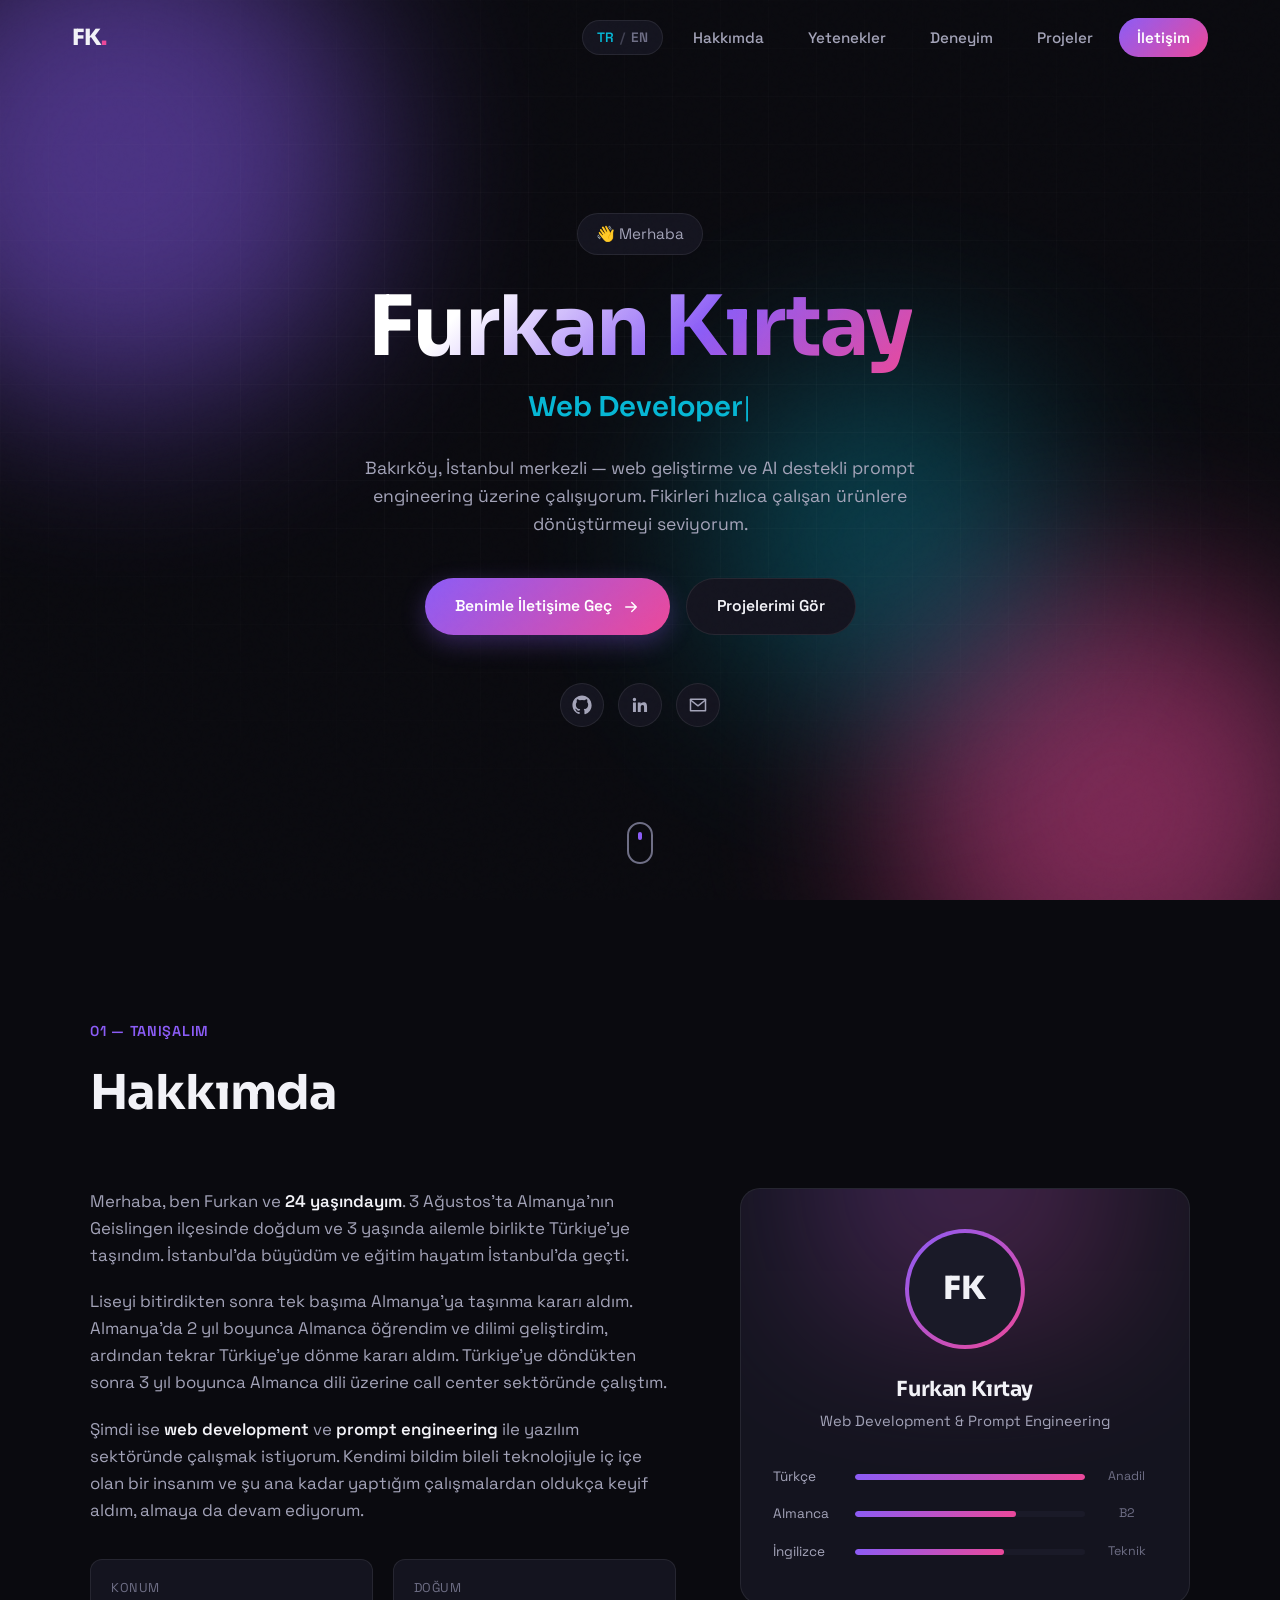
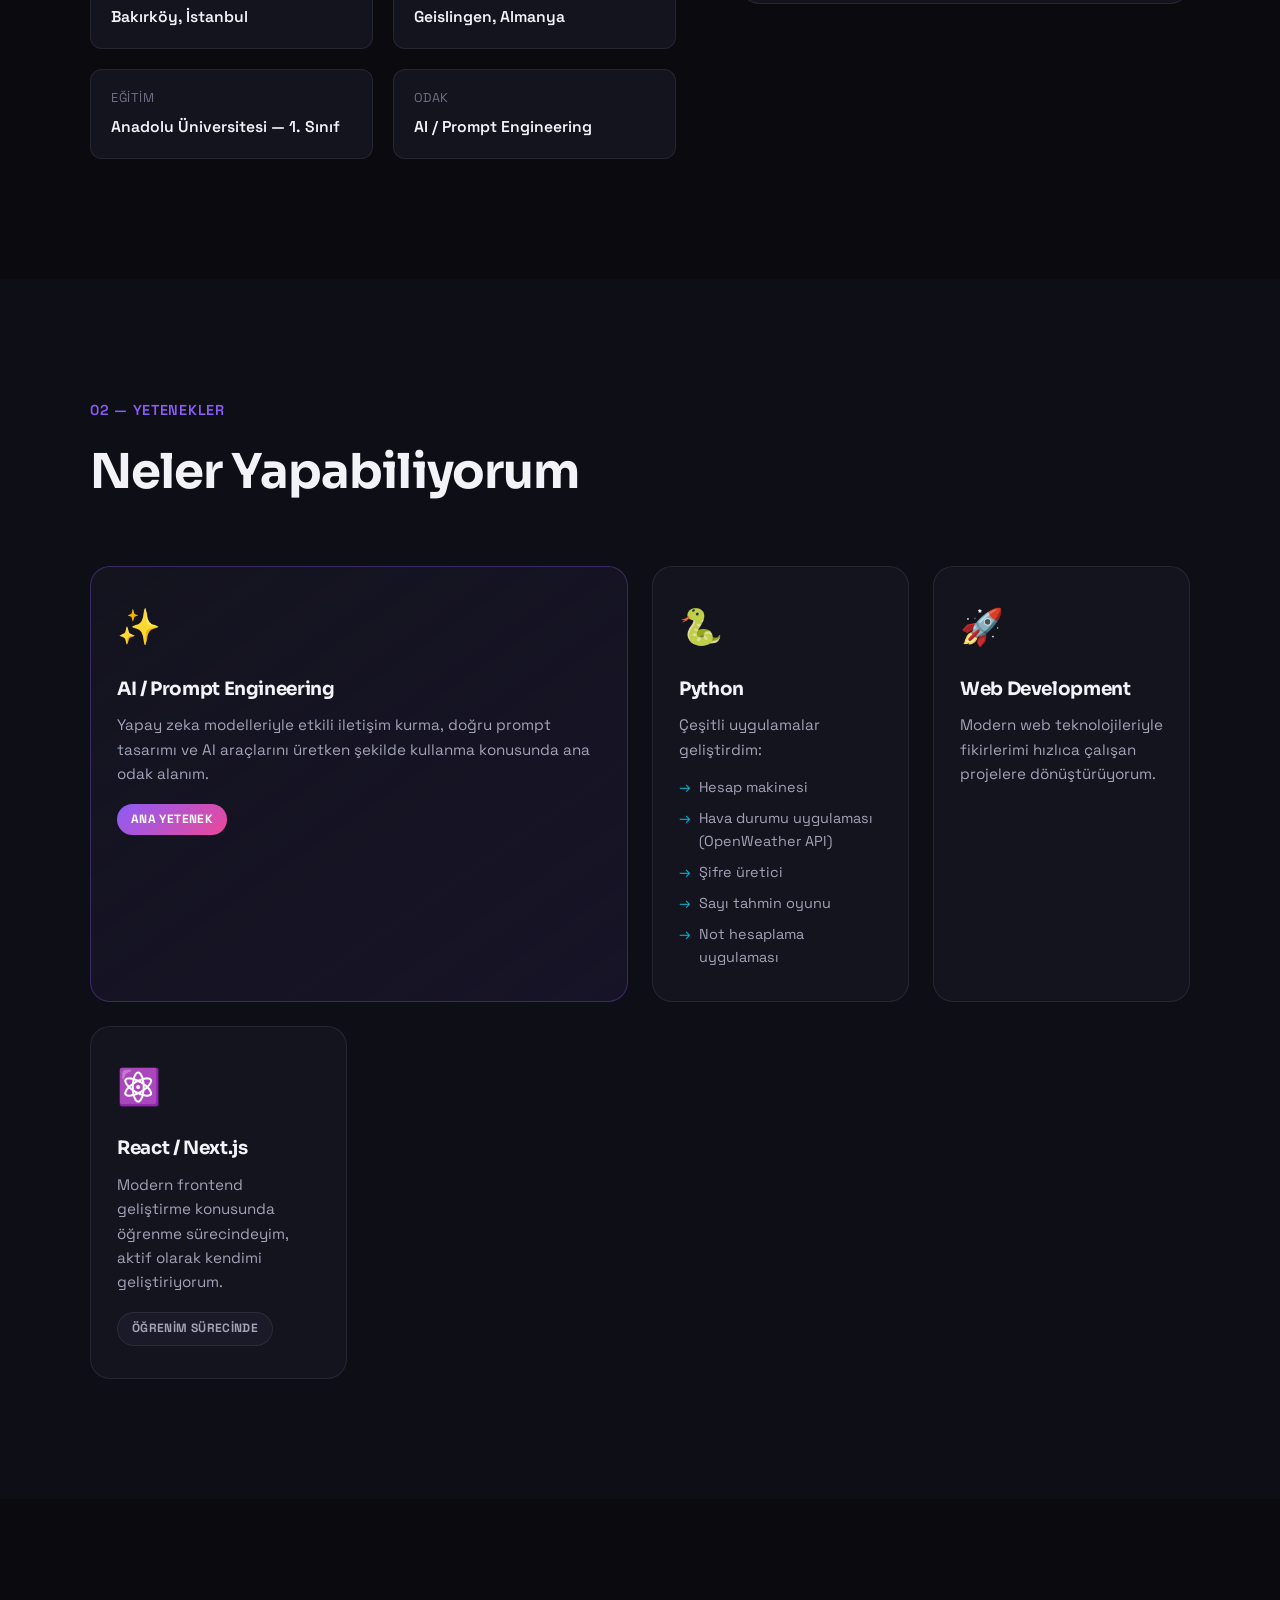
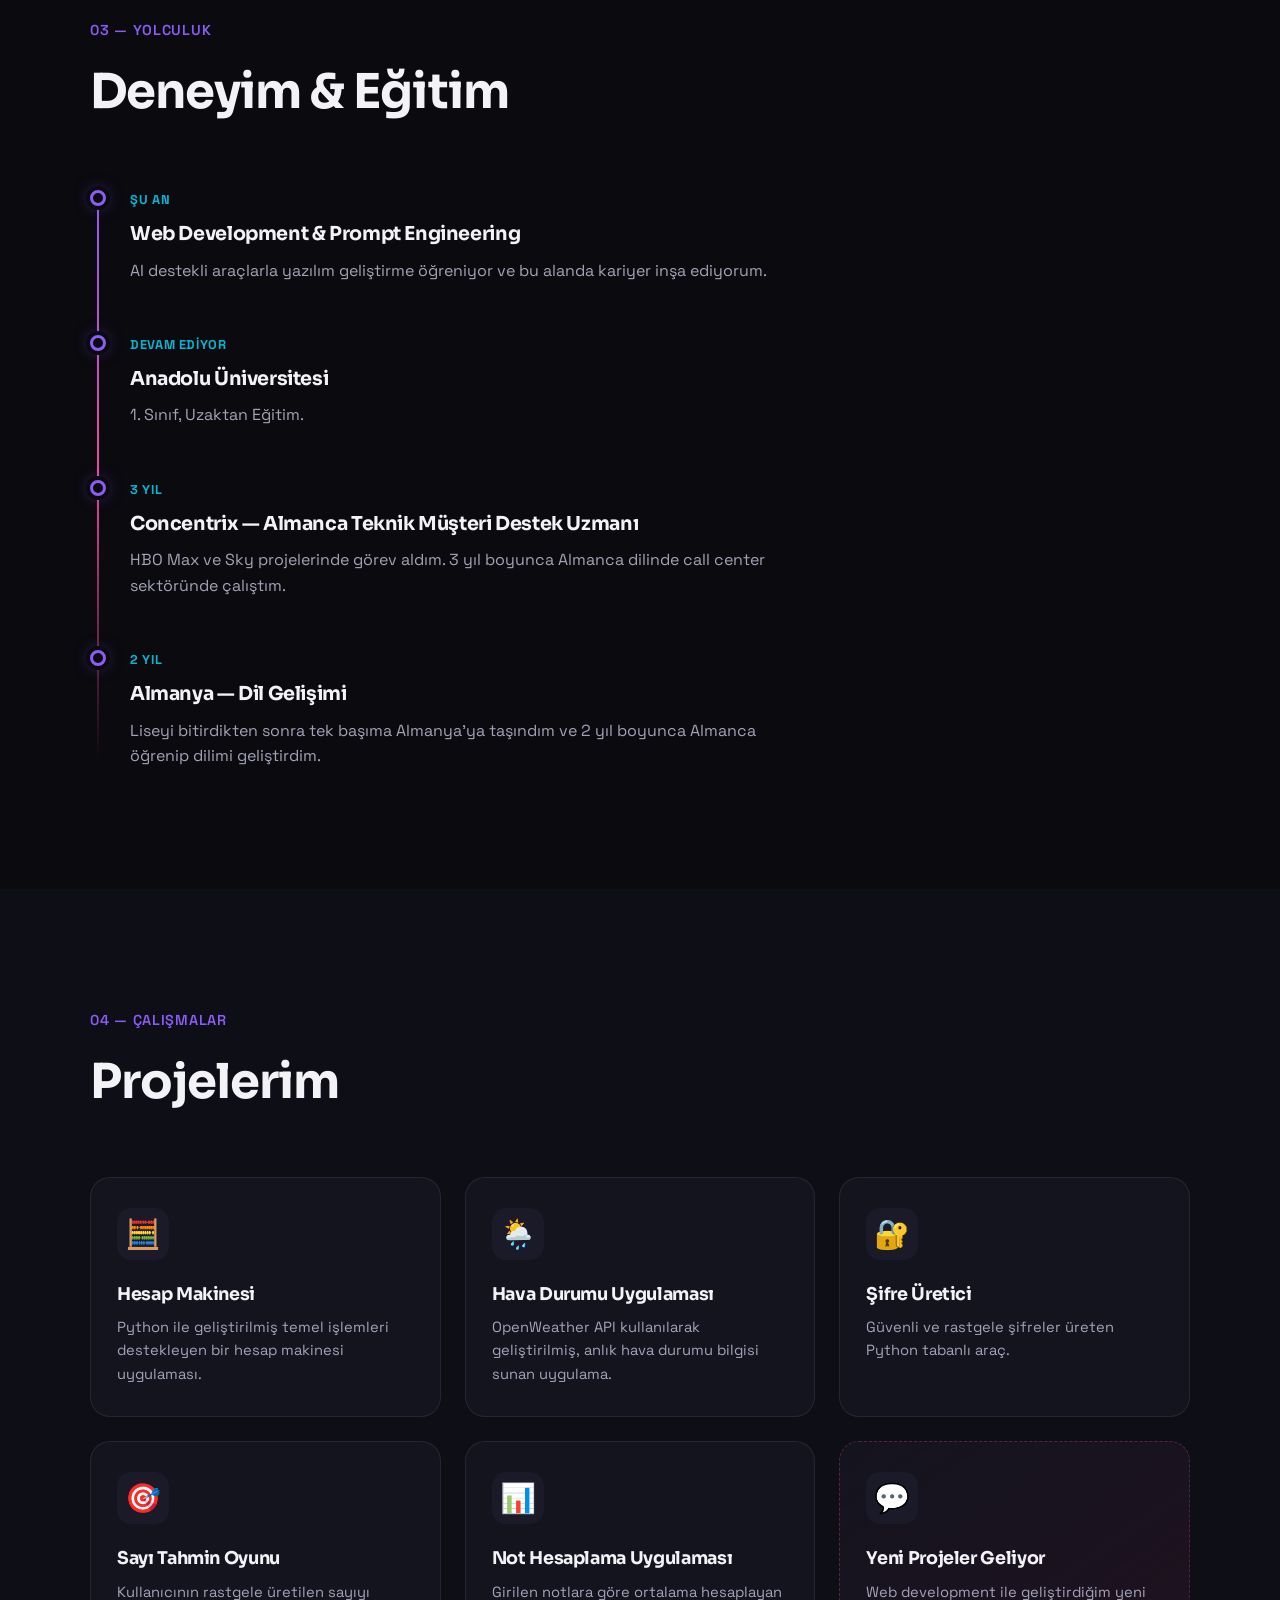
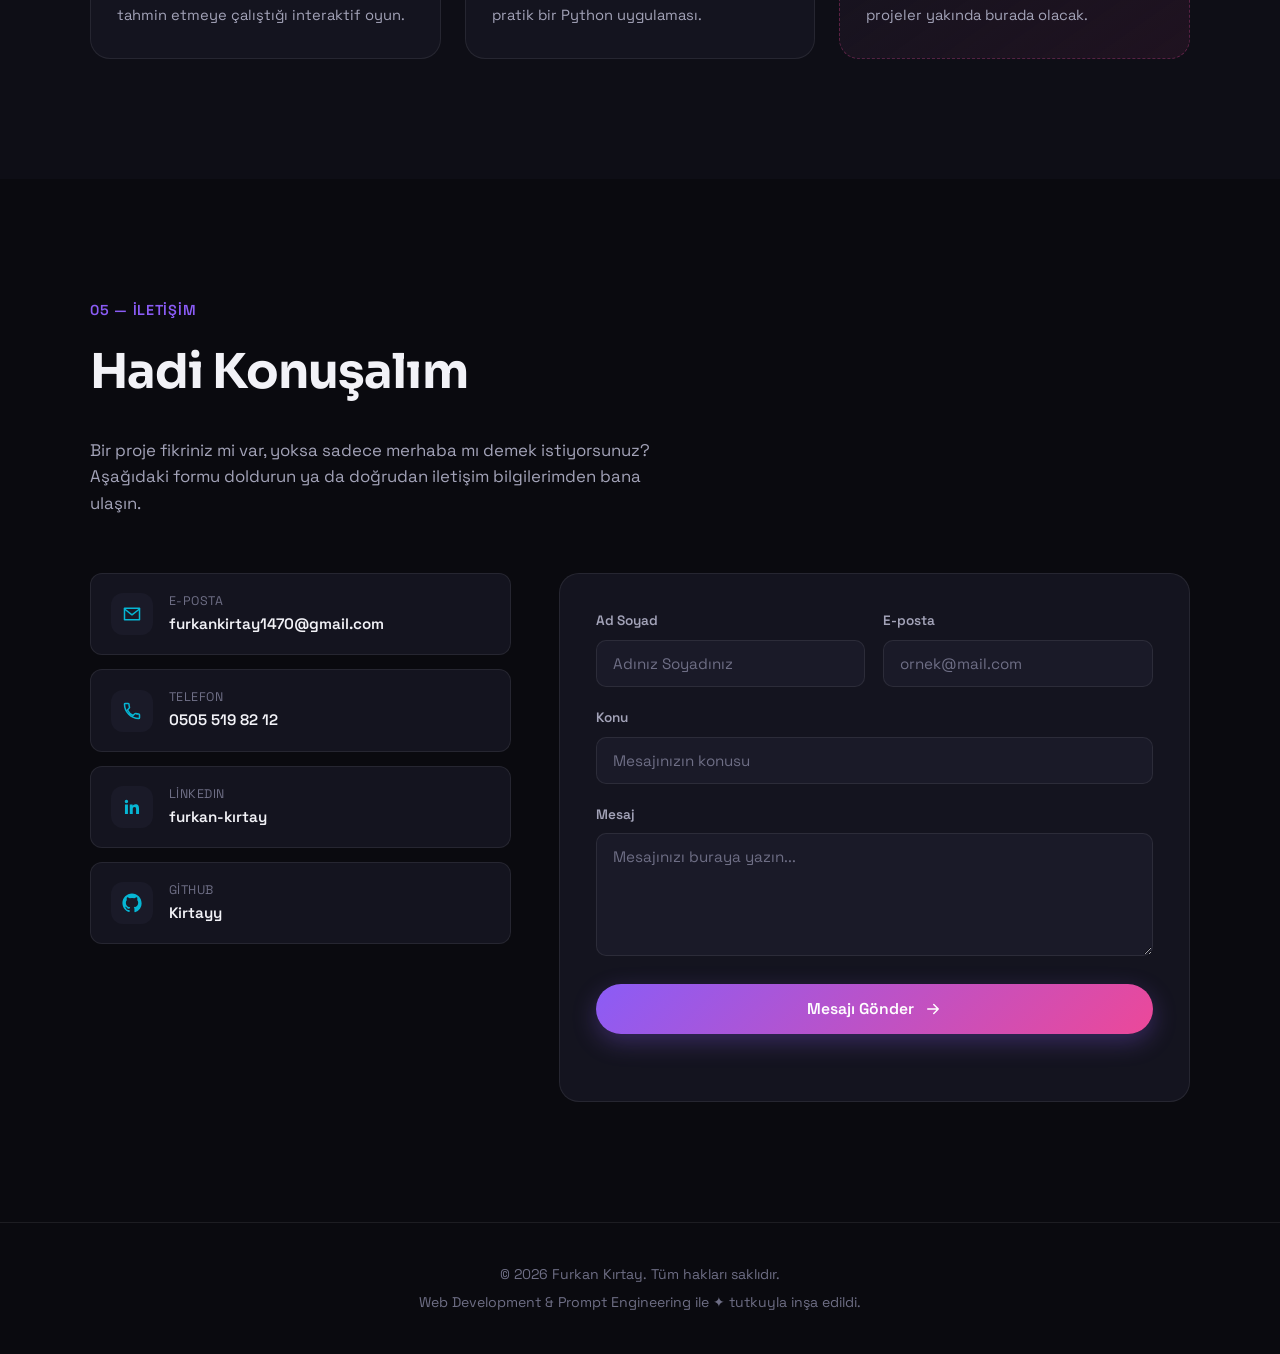
==== commit b7c92c11: "Replace vibe coding wording with web development across site and README Emphasizes web development a" ====
--- a/index.html
+++ b/index.html
@@ -4,7 +4,7 @@
 <meta charset="UTF-8">
 <meta name="viewport" content="width=device-width, initial-scale=1.0">
 <title>Furkan Kırtay Portfolyo</title>
-<meta name="description" content="Furkan Kırtay - Prompt Engineering ve Vibe Coding ile yazılım geliştirme. Python projeleri, AI destekli geliştirme ve daha fazlası.">
+<meta name="description" content="Furkan Kırtay - Web Development ve Prompt Engineering ile yazılım geliştirme. Python projeleri, AI destekli geliştirme ve daha fazlası.">
 <link rel="icon" href="data:image/svg+xml,<svg xmlns=%22http://www.w3.org/2000/svg%22 viewBox=%220 0 100 100%22><text y=%22.9em%22 font-size=%2290%22>💠</text></svg>">
 <link rel="preconnect" href="https://fonts.googleapis.com">
 <link rel="preconnect" href="https://fonts.gstatic.com" crossorigin>
@@ -60,7 +60,7 @@
       <span class="typewriter" id="typewriter"></span><span class="cursor-blink">|</span>
     </div>
     <p class="hero-desc reveal" data-i18n="hero.desc">
-      Bakırköy, İstanbul merkezli — AI destekli yazılım geliştirme (vibe coding) ve
+      Bakırköy, İstanbul merkezli — web geliştirme ve AI destekli
       prompt engineering üzerine çalışıyorum. Fikirleri hızlıca çalışan ürünlere dönüştürmeyi seviyorum.
     </p>
     <div class="hero-actions reveal">
@@ -109,7 +109,7 @@
             Türkiye'ye döndükten sonra 3 yıl boyunca Almanca dili üzerine call center sektöründe çalıştım.
           </p>
           <p data-i18n="about.p3" data-i18n-html="true">
-            Şimdi ise <strong>vibe coding</strong> ve <strong>prompt engineering</strong> ile yazılım
+            Şimdi ise <strong>web development</strong> ve <strong>prompt engineering</strong> ile yazılım
             sektöründe çalışmak istiyorum. Kendimi bildim bileli teknolojiyle iç içe olan bir insanım
             ve şu ana kadar yaptığım çalışmalardan oldukça keyif aldım, almaya da devam ediyorum.
           </p>
@@ -140,7 +140,7 @@
             <div class="avatar-inner">FK</div>
           </div>
           <h3>Furkan Kırtay</h3>
-          <p class="card-role">Prompt Engineering &amp; Vibe Coding</p>
+          <p class="card-role">Web Development &amp; Prompt Engineering</p>
           <div class="lang-bars">
             <div class="lang-row">
               <span data-i18n="about.lang.tr">Türkçe</span>
@@ -193,8 +193,8 @@
 
         <div class="skill-card reveal">
           <div class="skill-icon">🚀</div>
-          <h3>Vibe Coding</h3>
-          <p data-i18n="skills.vibe.desc">Claude Code ile AI destekli yazılım geliştirme yaparak fikirlerimi hızlıca
+          <h3>Web Development</h3>
+          <p data-i18n="skills.vibe.desc">Modern web teknolojileriyle fikirlerimi hızlıca
              çalışan projelere dönüştürüyorum.</p>
         </div>
 
@@ -220,7 +220,7 @@
           <div class="timeline-dot"></div>
           <div class="timeline-content">
             <span class="timeline-date" data-i18n="exp.item1.date">Şu an</span>
-            <h3 data-i18n="exp.item1.title">Vibe Coding &amp; Prompt Engineering</h3>
+            <h3 data-i18n="exp.item1.title">Web Development &amp; Prompt Engineering</h3>
             <p data-i18n="exp.item1.desc">AI destekli araçlarla yazılım geliştirme öğreniyor ve bu alanda kariyer inşa ediyorum.</p>
           </div>
         </div>
@@ -292,7 +292,7 @@
         <div class="project-card reveal project-card-cta">
           <div class="project-icon">💬</div>
           <h3 data-i18n="proj6.title">Yeni Projeler Geliyor</h3>
-          <p data-i18n="proj6.desc">Vibe coding ile geliştirdiğim yeni projeler yakında burada olacak.</p>
+          <p data-i18n="proj6.desc">Web development ile geliştirdiğim yeni projeler yakında burada olacak.</p>
         </div>
       </div>
     </div>
@@ -382,7 +382,7 @@
 <footer>
   <div class="footer-inner">
     <p><span>©</span> <span id="year"></span> Furkan Kırtay. <span data-i18n="footer.rights">Tüm hakları saklıdır.</span></p>
-    <p class="footer-made" data-i18n="footer.made">Prompt Engineering &amp; Vibe Coding ile ✦ tutkuyla inşa edildi.</p>
+    <p class="footer-made" data-i18n="footer.made">Web Development &amp; Prompt Engineering ile ✦ tutkuyla inşa edildi.</p>
   </div>
 </footer>
 
